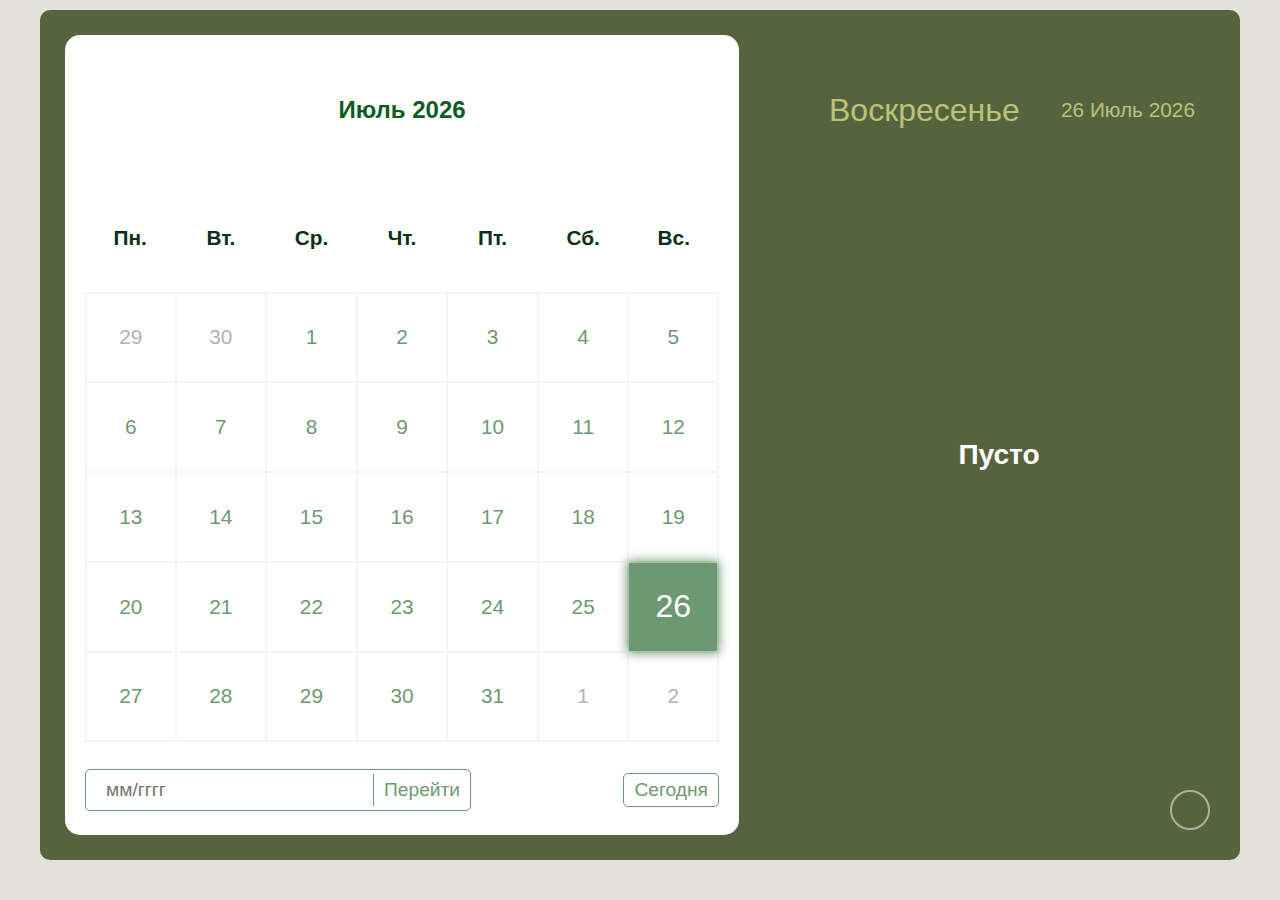
==== main.html @ b0d221c7 "Add files via upload" ====
<!DOCTYPE html>
<html lang="en">
  <head>
    <meta charset="UTF-8" />
    <meta http-equiv="X-UA-Compatible" content="IE=edge" />
    <meta name="viewport" content="width=device-width, initial-scale=1.0" />
    <link
      rel="stylesheet"
      href="https://cdnjs.cloudflare.com/ajax/libs/font-awesome/6.2.0/css/all.min.css"
      integrity="sha512-xh6O/CkQoPOWDdYTDqeRdPCVd1SpvCA9XXcUnZS2FmJNp1coAFzvtCN9BmamE+4aHK8yyUHUSCcJHgXloTyT2A=="
      crossorigin="anonymous"
      referrerpolicy="no-referrer"
    />
    <link rel="stylesheet" href="style.css" />
    <title>Calendar with Events</title>
  </head>
  <body>
    <div class="container">
      <div class="left">
        <div class="calendar">
          <div class="month">
            <i class="fas fa-angle-left prev"></i>
            <div class="date"></div>
            <i class="fas fa-angle-right next"></i>
          </div>
          <div class="weekdays">
            <div>Пн.</div>
            <div>Вт.</div>
            <div>Ср.</div>
            <div>Чт.</div>
            <div>Пт.</div>
            <div>Сб.</div>
            <div>Вс.</div>
          </div>
          <div class="days"></div>
          <div class="goto-today">
            <div class="goto">
              <input type="text" placeholder="мм/гггг" class="date-input" />
              <button class="goto-btn">Перейти</button>
            </div>
            <button class="today-btn">Сегодня</button>
          </div>
        </div>
      </div>
      <div class="right">
        <div class="today-date">
          <div class="event-day"></div>   <!--день недели-->
          <div class="event-date"></div>
        </div> 
        <div class="events"></div>
        <div class="add-event-wrapper">
          <div class="add-event-header">
            <div class="title">Новая заметка</div>
            <i class="fas fa-times close"></i>
          </div>
          <div class="add-event-body">
            <div class="add-event-input">
              <input type="text" placeholder="Описание" class="event-name" />
            </div>
            <div class="add-event-input">
              <input
                type="text"
                placeholder="с:"
                class="event-time-from"
              />
            </div>
            <div class="add-event-input">
              <input
                type="text"
                placeholder="до:"
                class="event-time-to"
              />
            </div>
          </div>
          <div class="add-event-footer">
            <button class="add-event-btn">Сохранить</button>
          </div>
        </div>
      </div>
      <button class="add-event">
        <i class="fas fa-plus"></i>
      </button>
    </div>

    <script src="script.js"></script>
  </body>
</html>
---- style.css ----
* {
    margin: 0;
    padding: 0;
    box-sizing: border-box;
    font-family: "Poppins", sans-serif;
  }
  body {
    position: relative;
    min-height: 100vh;
    display: flex;
    align-items: center;
    justify-content: center;
    padding-bottom: 30px;
    background-color: #e2e1dc;
  }
  /* подложка под календарь и записи */
  .container {
    position: relative;
    width: 1200px;
    min-height: 850px;
    margin: 0 auto;
    padding: 5px;
    color: #bcc278;
    display: flex;
  
    border-radius: 10px;
    background-color: #56633f;
  }
  .left {
    width: 60%;
    padding: 20px;
  }
  .calendar {
    position: relative;
    width: 100%;
    height: 100%;
    display: flex;
    flex-direction: column;
    flex-wrap: wrap;
    justify-content: space-between;
    color: #0d5c1f;
    border-radius: 15px;
    background-color: #ffffff;
  }
  .calendar .month {
    width: 100%;
    height: 150px;
    display: flex;
    align-items: center;
    justify-content: space-between;
    padding: 0 50px;
    font-size: 1.5rem;
    font-weight:bold;
    text-transform: capitalize;
  }
  .calendar .month .prev,
  .calendar .month .next {
    cursor: pointer;
  }
  .calendar .month .prev:hover,
  .calendar .month .next:hover {
    color: var(--primary-clr);
  }
  .calendar .weekdays {
    width: 100%;
    height: 100px;
    display: flex;
    align-items: center;
    justify-content: space-between;
    color: #0b3019;
    padding: 0 20px;
    font-size: 1.3rem;
    font-weight: 700;
    text-transform: capitalize;
  }
  .weekdays div {
    width: 14.28%;
    height: 100%;
    display: flex;
    align-items: center;
    justify-content: center;
  }
  .calendar .days {
    width: 100%;
    display: flex;
    flex-wrap: wrap;
    justify-content: space-between;
    padding: 0 20px;
    font-size: 1.3rem;
    font-weight: 500;
    margin-bottom: 20px;
  }
  .calendar .days .day {
    width: 14.28%;
    height: 90px;
    display: flex;
    align-items: center;
    justify-content: center;
    cursor: pointer;
    color: var(--primary-clr);
    border: 1px solid #f5f5f5;
  }
  .calendar .days .day:nth-child(7n + 1) {
    border-left: 2px solid #f5f5f5;
  }
  .calendar .days .day:nth-child(7n) {
    border-right: 2px solid #f5f5f5;
  }
  .calendar .days .day:nth-child(-n + 7) {
    border-top: 2px solid #f5f5f5;
  }
  .calendar .days .day:nth-child(n + 29) {
    border-bottom: 2px solid #f5f5f5;
  }
  
  .calendar .days .day:not(.prev-date, .next-date):hover {
    color: #fff;
    background-color: var(--primary-clr);
  }
  .calendar .days .prev-date,
  .calendar .days .next-date {
    color: #b3b3b3;
  }
  .calendar .days .active {
    position: relative;
    font-size: 2rem;
    color: #fff;
    background-color: var(--primary-clr);
  }
  .calendar .days .active::before {
    content: "";
    position: absolute;
    top: 0;
    left: 0;
    width: 100%;
    height: 100%;
    box-shadow: 0 0 10px 2px var(--primary-clr);
  }
  .calendar .days .today {
    font-size: 2rem;
  }
  .calendar .days .event {
    position: relative;
  }
  .calendar .days .event::after {
    content: "";
    position: absolute;
    bottom: 10%;
    left: 50%;
    width: 75%;
    height: 6px;
    border-radius: 30px;
    transform: translateX(-50%);
    background-color: var(--primary-clr);
  }
  .calendar .days .day:hover.event::after {
    background-color: #fff;
  }
  .calendar .days .active.event::after {
    background-color: #fff;
    bottom: 20%;
  }
  .calendar .days .active.event {
    padding-bottom: 10px;
  }
  .calendar .goto-today {
    width: 100%;
    height: 50px;
    display: flex;
    align-items: center;
    justify-content: space-between;
    gap: 5px;
    padding: 0 20px;
    margin-bottom: 20px;
    color: var(--primary-clr);
  }
  .calendar .goto-today .goto {
    display: flex;
    align-items: center;
    border-radius: 5px;
    overflow: hidden;
    border: 1px solid var(--primary-clr);
  }
  .calendar .goto-today .goto input {
    width: 100%;
    height: 40px;
    font-size: 120%;
    outline: none;
    border: none;
    border-radius: 5px;
    padding: 0 20px;
    color: var(--primary-clr);
    border-radius: 5px;
  }
  .calendar .goto-today button {
    padding: 5px 10px;
    font-size: 120%;
    border: 1px solid var(--primary-clr);
    border-radius: 5px;
    background-color: transparent;
    cursor: pointer;
    color: var(--primary-clr);
  }
  .calendar .goto-today button:hover {
    color: #fff;
    background-color: var(--primary-clr);
  }
  .calendar .goto-today .goto button {
    border: none;
    border-left: 1px solid var(--primary-clr);
    border-radius: 0;
  }
  .container .right {
    position: relative;
    width: 40%;
    min-height: 100%;
    padding: 20px 0;
  }
  
  .right .today-date {
    width: 100%;
    height: 50px;
    display: flex;
    flex-wrap: wrap;
    gap: 10px;
    align-items: center;
    justify-content: space-between;
    padding: 0 40px;
    padding-left: 70px;
    margin-top: 50px;
    margin-bottom: 20px;
    text-transform: capitalize;
  }
  .right .today-date .event-day {
    font-size: 2rem;
    font-weight: 500;
  }
  .right .today-date .event-date {
    font-size: 1.3rem;
    font-weight: 500;
    color: #bcc278;
  }
  .events {
    width: 100%;
    height: 100%;
    max-height: 600px;
    overflow-x: hidden;
    overflow-y: auto;
    display: flex;
    flex-direction: column;
    padding-left: 4px;
  }
  .events .event {
    position: relative;
    width: 95%;
    min-height: 70px;
    display: flex;
    justify-content: center;
    flex-direction: column;
    gap: 5px;
    padding: 0 20px;
    padding-left: 50px;
    color: #fff;
    background: #314d3c;
    cursor: pointer;
  }
  /* even event */
  .events .event:nth-child(even) {
    background: transparent;
  }
  .events .event:hover {
    background: linear-gradient(90deg, var(--primary-clr), transparent);
  }
  .events .event .title {
    display: flex;
    align-items: center;
    pointer-events: none;
  }
  .events .event .title .event-title {
    font-size: 1.3rem;
    font-weight: 400;
    margin-left: 20px;
  }
  /* Kружочек */
  .events .event i {
    color: var(--primary-clr);
    font-size: 0.5rem;
  }
  .events .event:hover i {
    color: #fff;
  }
  .events .event .event-time {
    font-size: 1rem;
    font-weight: 400;
    color: #fefeff;
    margin-left: 15px;
    pointer-events: none;
  }
  .events .event:hover .event-time {
    color: #fff;
  }
  /* add tick in event after */
  .events .event::after {
    position: absolute;
    top: 50%;
    right: 0;
    font-size: 3rem;
    line-height: 1;
    display: none;
    align-items: center;
    justify-content: center;
    opacity: 0.3;
    color: var(--primary-clr);
    transform: translateY(-50%);
  }
  .events .event:hover::after {
    display: flex;
  }
  .add-event {
    position: absolute;
    bottom: 30px;
    right: 30px;
    width: 40px;
    height: 40px;
    display: flex;
    align-items: center;
    justify-content: center;
    font-size: 1rem;
    color: #ffffff;
    border: 2px solid #ffffff;
    opacity: 0.5;
    border-radius: 50%;
    background-color: transparent;
    cursor: pointer;
  }
  .add-event:hover {
    opacity: 1;
  }
  .add-event i {
    pointer-events: none;
  }
  .events .no-event {
    width: 100%;
    height: 100%;
    display: flex;
    align-items: center;
    justify-content: center;
    font-size: 1.5rem;
    font-weight: 500;
    color: #ffffff;
  }
  .add-event-wrapper {
    position: absolute;
    bottom: 100px;
    left: 50%;
    width: 90%;
    max-height: 0;
    overflow: hidden;
    border-radius: 5px;
    background-color: #fff;
    transform: translateX(-50%);
    transition: max-height 0.5s ease;
  }
  .add-event-wrapper.active {
    max-height: 300px;
  }
  .add-event-header {
    width: 100%;
    height: 50px;
    display: flex;
    align-items: center;
    justify-content: space-between;
    padding: 0 20px;
    color: #1e5a21;
    border-bottom: 1px solid #f5f5f5;
  }
  .add-event-header .close {
    font-size: 1.5rem;
    cursor: pointer;
  }
  .add-event-header .close:hover {
    color: var(--primary-clr);
  }
  .add-event-header .title {
    font-size: 1.2rem;
    font-weight: 500;
  }
  .add-event-body {
    width: 100%;
    height: 100%;
    display: flex;
    flex-direction: column;
    gap: 5px;
    padding: 20px;
  }
  .add-event-body .add-event-input {
    width: 100%;
    height: 40px;
    display: flex;
    align-items: center;
    justify-content: space-between;
    gap: 10px;
  }
  .add-event-body .add-event-input input {
    width: 100%;
    height: 100%;
    outline: none;
    border: none;
    border-bottom: 1px solid #f5f5f5;
    padding: 0 10px;
    font-size: 1rem;
    font-weight: 400;
    color: rgb(60, 141, 128);
  }
  .add-event-body .add-event-input input::placeholder {
    color: #a5a5a5;
  }
  .add-event-body .add-event-input input:focus {
    border-bottom: 1px solid var(--primary-clr);
  }
  .add-event-body .add-event-input input:focus::placeholder {
    color: var(--primary-clr);
  }
  .add-event-footer {
    display: flex;
    align-items: center;
    justify-content: center;
    padding: 20px;
  }
  .add-event-footer .add-event-btn {
    height: 40px;
    font-size: 1rem;
    font-weight: 500;
    outline: none;
    border: none;
    color: #fff;
    background-color: var(--primary-clr);
    border-radius: 5px;
    cursor: pointer;
    padding: 5px 10px;
    border: 1px solid var(--primary-clr);
  }
  .add-event-footer .add-event-btn:hover {
    background-color: transparent;
    color: var(--primary-clr);
  }

  @media screen and (max-width: 1000px) {
    body {
      align-items: flex-start;
      justify-content: flex-start;
    }
    .container {
      min-height: 100vh;
      flex-direction: column;
      border-radius: 0;
    }
    .container .left {
      width: 100%;
      height: 100%;
      padding: 20px 0;
    }
    .container .right {
      width: 100%;
      height: 100%;
      padding: 20px 0;
    }
    .calendar::before,
    .calendar::after {
      top: 100%;
      left: 50%;
      width: 97%;
      height: 12px;
      border-radius: 0 0 5px 5px;
      transform: translateX(-50%);
    }
    .calendar::before {
      width: 94%;
      top: calc(100% + 12px);
    }
    .events {
      padding-bottom: 340px;
    }
    .add-event-wrapper {
      bottom: 100px;
    }
  }
  @media screen and (max-width: 500px) {
    .calendar .month {
      height: 75px;
    }
    .calendar .weekdays {
      height: 50px;
    }
    .calendar .days .day {
      height: 40px;
      font-size: 0.8rem;
    }
    .calendar .days .day.active,
    .calendar .days .day.today {
      font-size: 1rem;
    }
    .right .today-date {
      padding: 20px;
    }
  }
  :root {
    --primary-clr: #6d9972;
  }
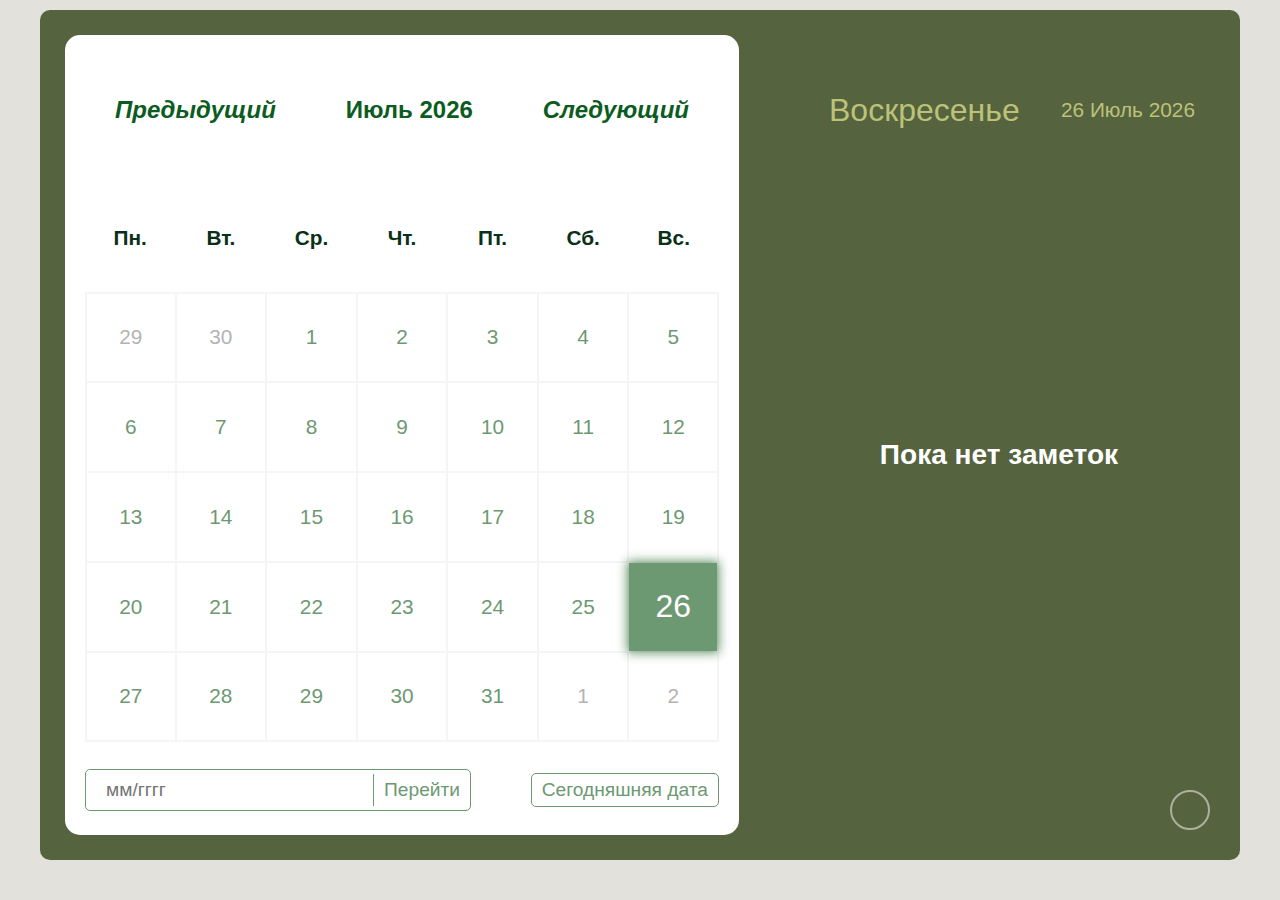
==== commit 52ab39ff: "Add files via upload" ====
--- a/main.html
+++ b/main.html
@@ -12,16 +12,16 @@
       referrerpolicy="no-referrer"
     />
     <link rel="stylesheet" href="style.css" />
-    <title>Calendar with Events</title>
+    <title>Календарик</title>
   </head>
   <body>
     <div class="container">
       <div class="left">
         <div class="calendar">
           <div class="month">
-            <i class="fas fa-angle-left prev"></i>
+            <i class="arrow-left prev">Предыдущий</i>
             <div class="date"></div>
-            <i class="fas fa-angle-right next"></i>
+            <i class="arrow-right next">Следующий</i>
           </div>
           <div class="weekdays">
             <div>Пн.</div>
@@ -38,7 +38,7 @@
               <input type="text" placeholder="мм/гггг" class="date-input" />
               <button class="goto-btn">Перейти</button>
             </div>
-            <button class="today-btn">Сегодня</button>
+            <button class="today-btn">Сегодняшняя дата</button>
           </div>
         </div>
       </div>
